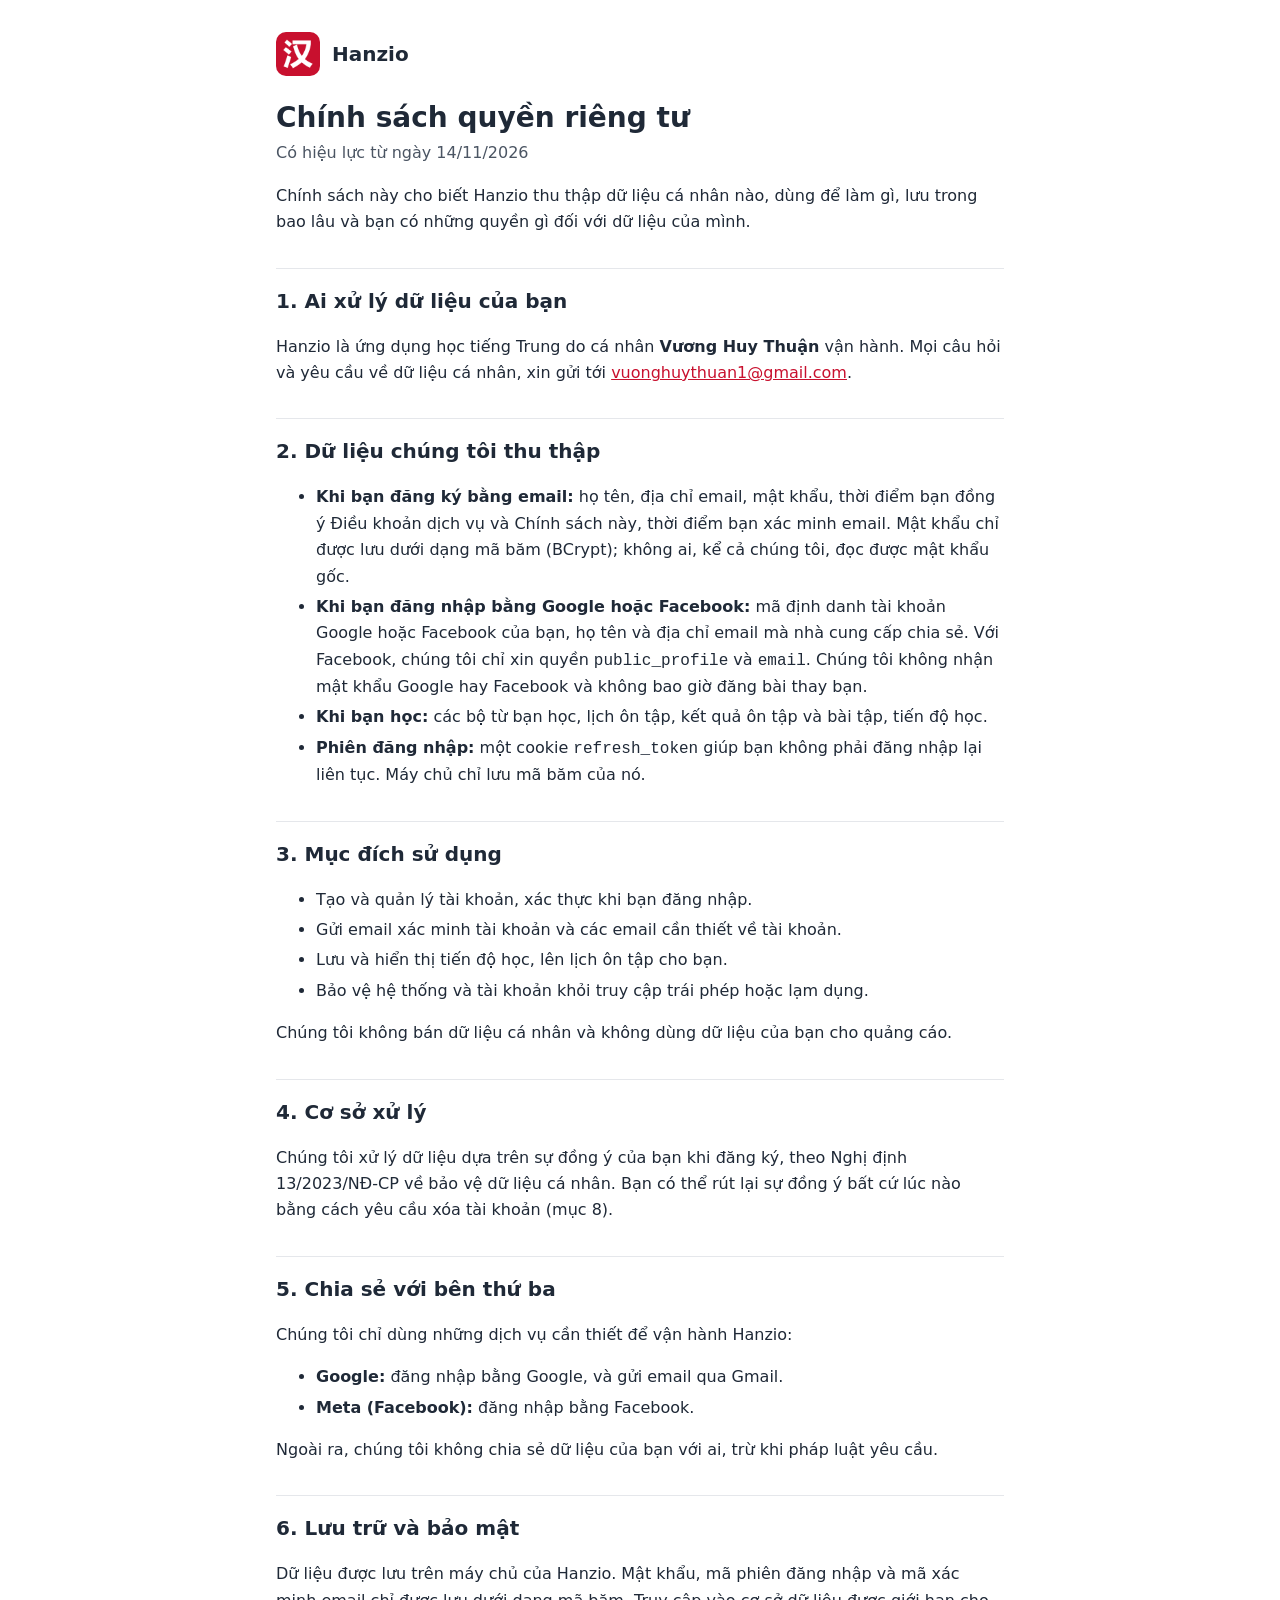
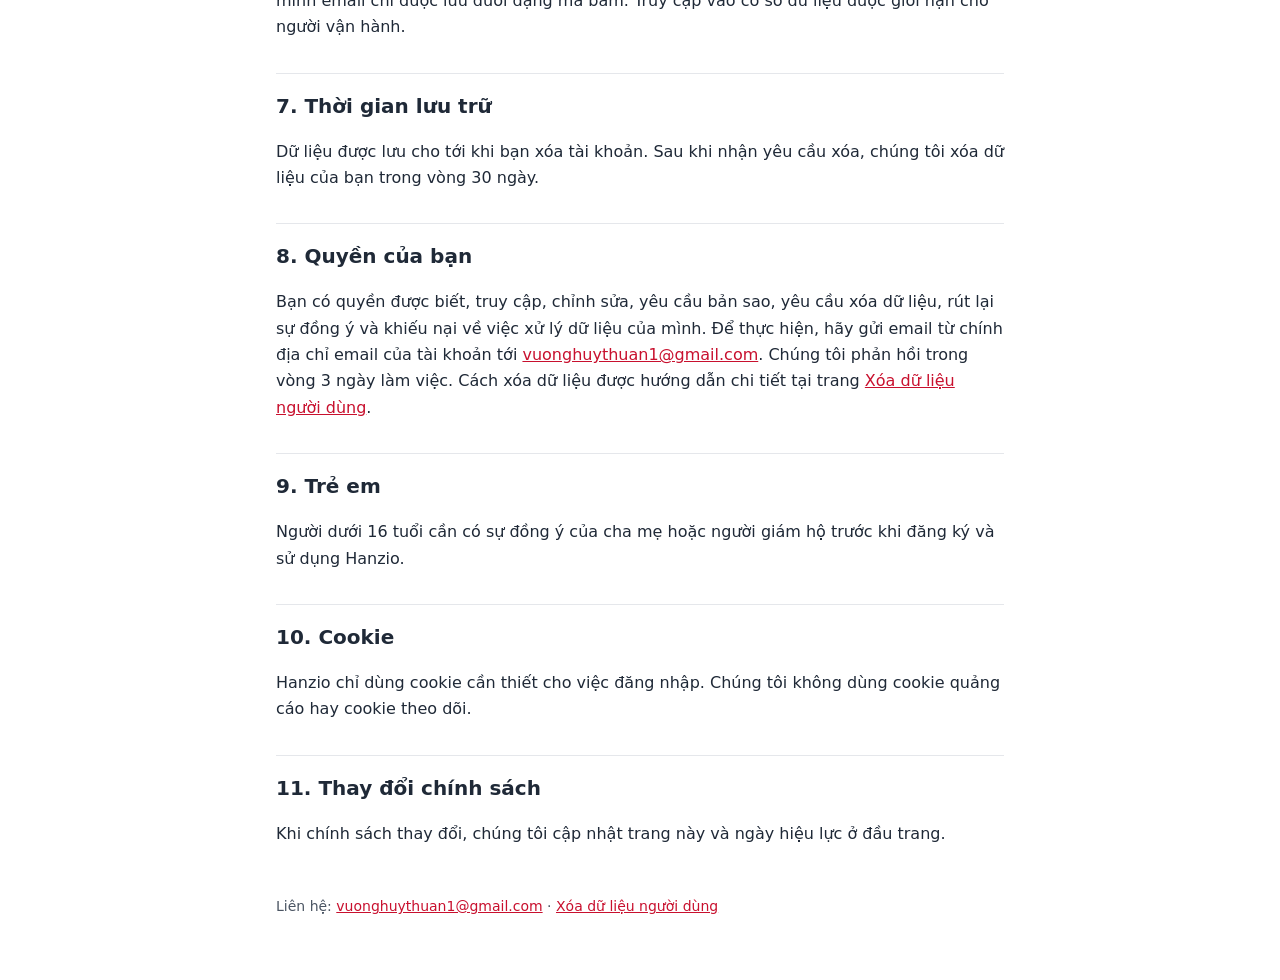
==== chinh-sach-quyen-rieng-tu/index.html @ eb3d3095 "docs: publish the Hanzio privacy policy and data deletion pages Public pages that the Meta app setti" ====
<!doctype html>
<html lang="vi">
<head>
  <meta charset="utf-8">
  <meta name="viewport" content="width=device-width, initial-scale=1">
  <title>Chính sách quyền riêng tư – Hanzio</title>
  <link rel="icon" href="../icon-1024.png">
  <link rel="stylesheet" href="../style.css">
</head>
<body>
<main>
  <header><img src="../icon-1024.png" alt=""><a href="../">Hanzio</a></header>
  <h1>Chính sách quyền riêng tư</h1>
  <p class="effective">Có hiệu lực từ ngày 14/11/2026</p>
  <p>Chính sách này cho biết Hanzio thu thập dữ liệu cá nhân nào, dùng để làm gì, lưu trong bao lâu và bạn có những quyền gì đối với dữ liệu của mình.</p>

  <h2>1. Ai xử lý dữ liệu của bạn</h2>
  <p>Hanzio là ứng dụng học tiếng Trung do cá nhân <strong>Vương Huy Thuận</strong> vận hành. Mọi câu hỏi và yêu cầu về dữ liệu cá nhân, xin gửi tới <a href="mailto:vuonghuythuan1@gmail.com">vuonghuythuan1@gmail.com</a>.</p>

  <h2>2. Dữ liệu chúng tôi thu thập</h2>
  <ul>
    <li><strong>Khi bạn đăng ký bằng email:</strong> họ tên, địa chỉ email, mật khẩu, thời điểm bạn đồng ý Điều khoản dịch vụ và Chính sách này, thời điểm bạn xác minh email. Mật khẩu chỉ được lưu dưới dạng mã băm (BCrypt); không ai, kể cả chúng tôi, đọc được mật khẩu gốc.</li>
    <li><strong>Khi bạn đăng nhập bằng Google hoặc Facebook:</strong> mã định danh tài khoản Google hoặc Facebook của bạn, họ tên và địa chỉ email mà nhà cung cấp chia sẻ. Với Facebook, chúng tôi chỉ xin quyền <code>public_profile</code> và <code>email</code>. Chúng tôi không nhận mật khẩu Google hay Facebook và không bao giờ đăng bài thay bạn.</li>
    <li><strong>Khi bạn học:</strong> các bộ từ bạn học, lịch ôn tập, kết quả ôn tập và bài tập, tiến độ học.</li>
    <li><strong>Phiên đăng nhập:</strong> một cookie <code>refresh_token</code> giúp bạn không phải đăng nhập lại liên tục. Máy chủ chỉ lưu mã băm của nó.</li>
  </ul>

  <h2>3. Mục đích sử dụng</h2>
  <ul>
    <li>Tạo và quản lý tài khoản, xác thực khi bạn đăng nhập.</li>
    <li>Gửi email xác minh tài khoản và các email cần thiết về tài khoản.</li>
    <li>Lưu và hiển thị tiến độ học, lên lịch ôn tập cho bạn.</li>
    <li>Bảo vệ hệ thống và tài khoản khỏi truy cập trái phép hoặc lạm dụng.</li>
  </ul>
  <p>Chúng tôi không bán dữ liệu cá nhân và không dùng dữ liệu của bạn cho quảng cáo.</p>

  <h2>4. Cơ sở xử lý</h2>
  <p>Chúng tôi xử lý dữ liệu dựa trên sự đồng ý của bạn khi đăng ký, theo Nghị định 13/2023/NĐ-CP về bảo vệ dữ liệu cá nhân. Bạn có thể rút lại sự đồng ý bất cứ lúc nào bằng cách yêu cầu xóa tài khoản (mục 8).</p>

  <h2>5. Chia sẻ với bên thứ ba</h2>
  <p>Chúng tôi chỉ dùng những dịch vụ cần thiết để vận hành Hanzio:</p>
  <ul>
    <li><strong>Google:</strong> đăng nhập bằng Google, và gửi email qua Gmail.</li>
    <li><strong>Meta (Facebook):</strong> đăng nhập bằng Facebook.</li>
  </ul>
  <p>Ngoài ra, chúng tôi không chia sẻ dữ liệu của bạn với ai, trừ khi pháp luật yêu cầu.</p>

  <h2>6. Lưu trữ và bảo mật</h2>
  <p>Dữ liệu được lưu trên máy chủ của Hanzio. Mật khẩu, mã phiên đăng nhập và mã xác minh email chỉ được lưu dưới dạng mã băm. Truy cập vào cơ sở dữ liệu được giới hạn cho người vận hành.</p>

  <h2>7. Thời gian lưu trữ</h2>
  <p>Dữ liệu được lưu cho tới khi bạn xóa tài khoản. Sau khi nhận yêu cầu xóa, chúng tôi xóa dữ liệu của bạn trong vòng 30 ngày.</p>

  <h2>8. Quyền của bạn</h2>
  <p>Bạn có quyền được biết, truy cập, chỉnh sửa, yêu cầu bản sao, yêu cầu xóa dữ liệu, rút lại sự đồng ý và khiếu nại về việc xử lý dữ liệu của mình. Để thực hiện, hãy gửi email từ chính địa chỉ email của tài khoản tới <a href="mailto:vuonghuythuan1@gmail.com">vuonghuythuan1@gmail.com</a>. Chúng tôi phản hồi trong vòng 3 ngày làm việc. Cách xóa dữ liệu được hướng dẫn chi tiết tại trang <a href="../xoa-du-lieu/">Xóa dữ liệu người dùng</a>.</p>

  <h2>9. Trẻ em</h2>
  <p>Người dưới 16 tuổi cần có sự đồng ý của cha mẹ hoặc người giám hộ trước khi đăng ký và sử dụng Hanzio.</p>

  <h2>10. Cookie</h2>
  <p>Hanzio chỉ dùng cookie cần thiết cho việc đăng nhập. Chúng tôi không dùng cookie quảng cáo hay cookie theo dõi.</p>

  <h2>11. Thay đổi chính sách</h2>
  <p>Khi chính sách thay đổi, chúng tôi cập nhật trang này và ngày hiệu lực ở đầu trang.</p>

  <footer>Liên hệ: <a href="mailto:vuonghuythuan1@gmail.com">vuonghuythuan1@gmail.com</a> · <a href="../xoa-du-lieu/">Xóa dữ liệu người dùng</a></footer>
</main>
</body>
</html>
---- style.css ----
:root {
  --text: #1f2937;
  --muted: #4b5563;
  --accent: #c8102e;
  --bg: #ffffff;
  --line: #e5e7eb;
}
@media (prefers-color-scheme: dark) {
  :root {
    --text: #e5e7eb;
    --muted: #9ca3af;
    --accent: #f87171;
    --bg: #111827;
    --line: #374151;
  }
}
* { box-sizing: border-box; }
body {
  margin: 0;
  background: var(--bg);
  color: var(--text);
  font: 16px/1.65 system-ui, -apple-system, "Segoe UI", Roboto, Arial, sans-serif;
}
main { max-width: 760px; margin: 0 auto; padding: 32px 16px 64px; }
header { display: flex; align-items: center; gap: 12px; margin-bottom: 8px; }
header img { width: 44px; height: 44px; border-radius: 10px; }
header a { color: var(--text); text-decoration: none; font-weight: 700; font-size: 20px; }
h1 { font-size: 28px; line-height: 1.3; margin: 24px 0 4px; }
h2 { font-size: 20px; margin: 32px 0 8px; padding-top: 16px; border-top: 1px solid var(--line); }
.effective { color: var(--muted); margin: 0 0 16px; }
a { color: var(--accent); }
li { margin: 4px 0; }
footer { margin-top: 48px; color: var(--muted); font-size: 14px; }
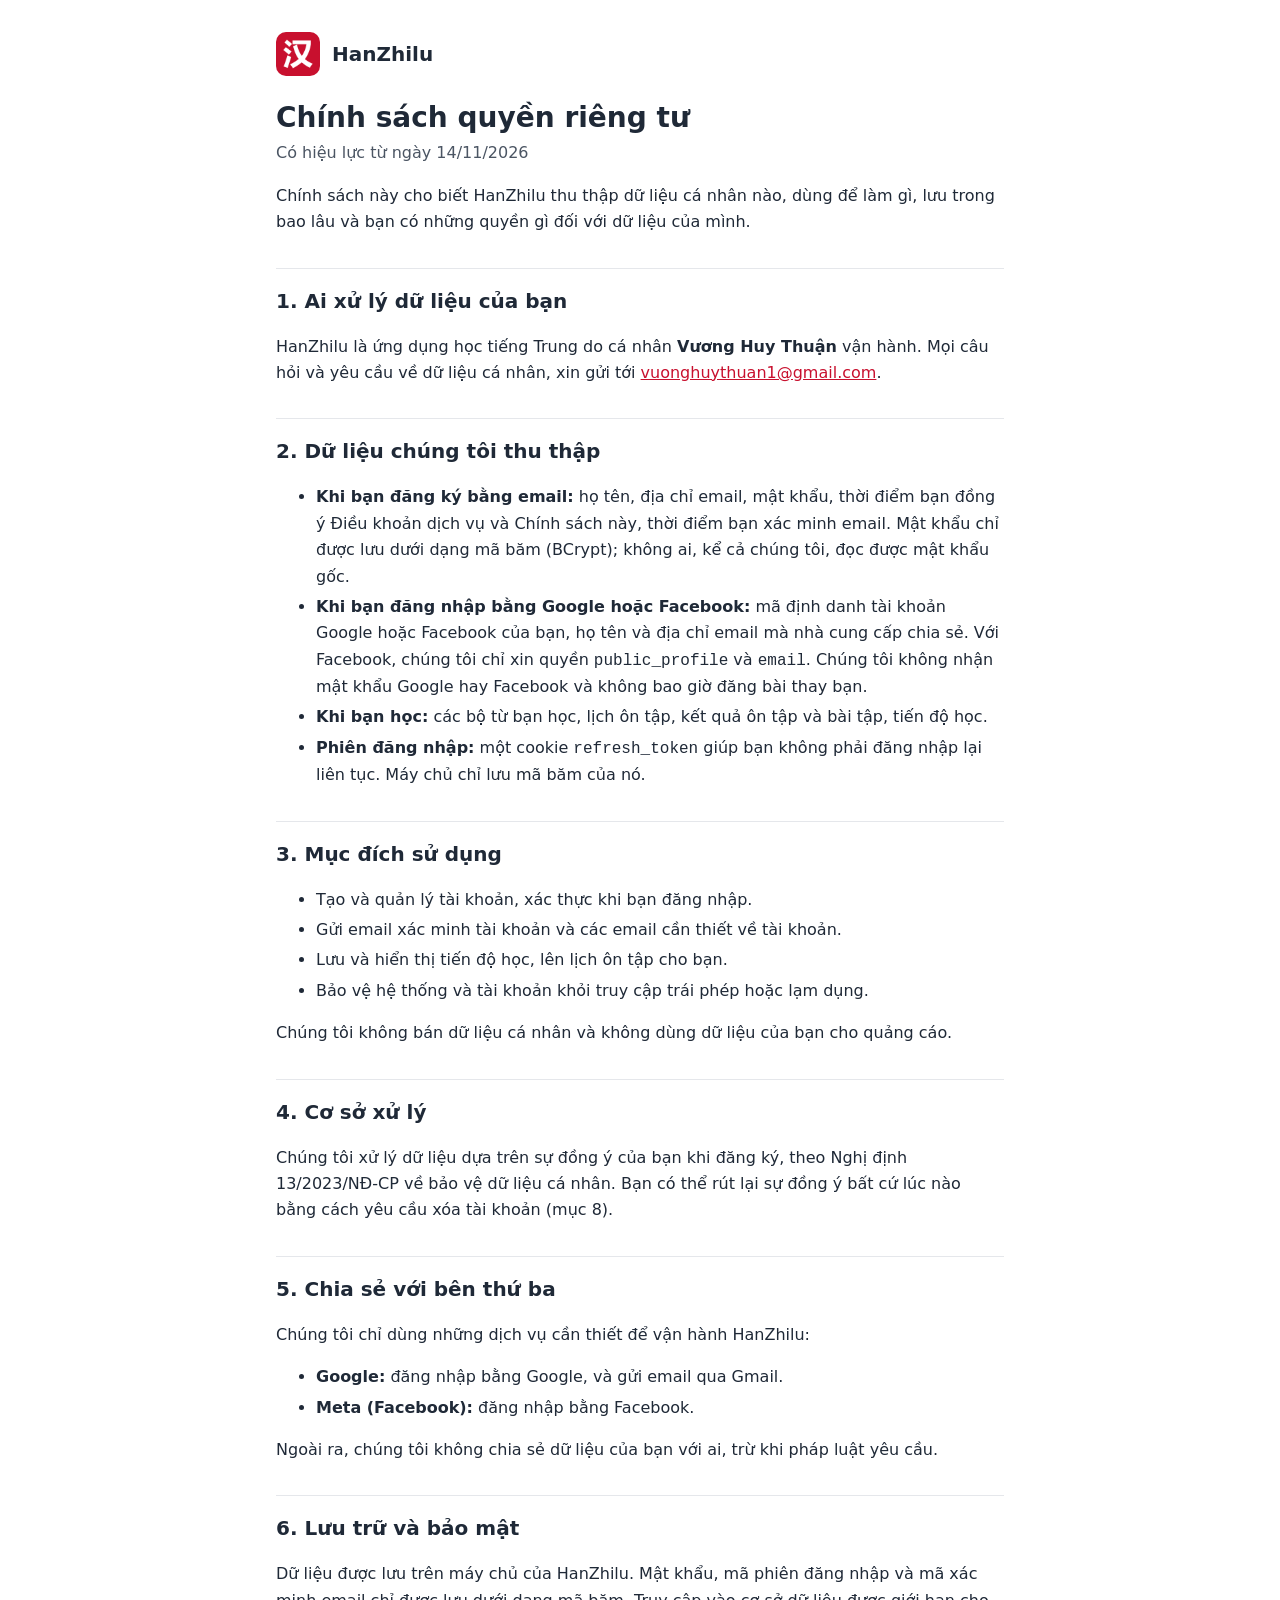
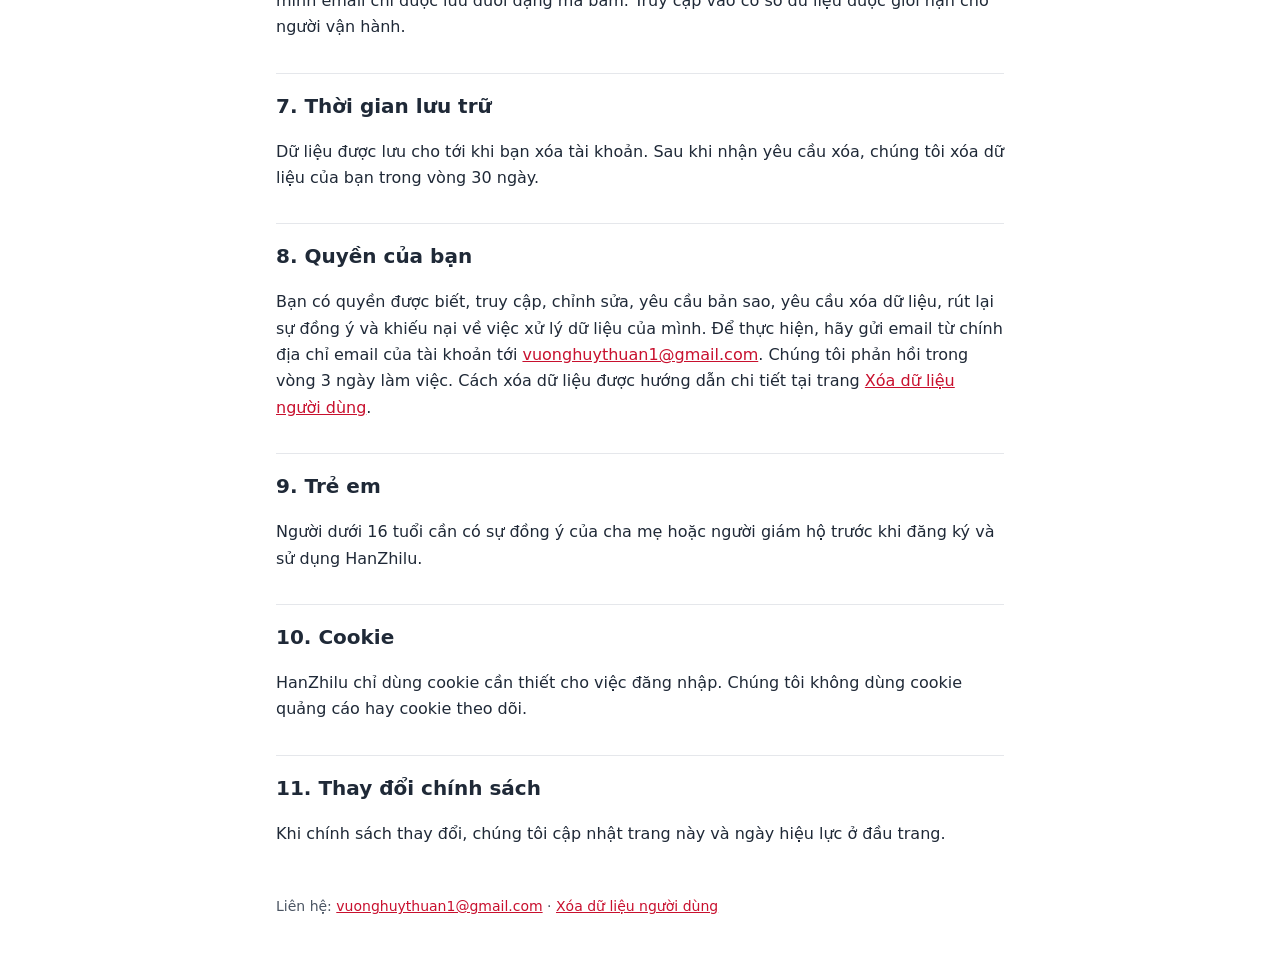
==== commit 09a8dd5d: "docs: rename the product to HanZhilu The pages and the repository (now hanzhilu-legal) use the produ" ====
--- a/chinh-sach-quyen-rieng-tu/index.html
+++ b/chinh-sach-quyen-rieng-tu/index.html
@@ -3,19 +3,19 @@
 <head>
   <meta charset="utf-8">
   <meta name="viewport" content="width=device-width, initial-scale=1">
-  <title>Chính sách quyền riêng tư – Hanzio</title>
+  <title>Chính sách quyền riêng tư – HanZhilu</title>
   <link rel="icon" href="../icon-1024.png">
   <link rel="stylesheet" href="../style.css">
 </head>
 <body>
 <main>
-  <header><img src="../icon-1024.png" alt=""><a href="../">Hanzio</a></header>
+  <header><img src="../icon-1024.png" alt=""><a href="../">HanZhilu</a></header>
   <h1>Chính sách quyền riêng tư</h1>
   <p class="effective">Có hiệu lực từ ngày 14/11/2026</p>
-  <p>Chính sách này cho biết Hanzio thu thập dữ liệu cá nhân nào, dùng để làm gì, lưu trong bao lâu và bạn có những quyền gì đối với dữ liệu của mình.</p>
+  <p>Chính sách này cho biết HanZhilu thu thập dữ liệu cá nhân nào, dùng để làm gì, lưu trong bao lâu và bạn có những quyền gì đối với dữ liệu của mình.</p>
 
   <h2>1. Ai xử lý dữ liệu của bạn</h2>
-  <p>Hanzio là ứng dụng học tiếng Trung do cá nhân <strong>Vương Huy Thuận</strong> vận hành. Mọi câu hỏi và yêu cầu về dữ liệu cá nhân, xin gửi tới <a href="mailto:vuonghuythuan1@gmail.com">vuonghuythuan1@gmail.com</a>.</p>
+  <p>HanZhilu là ứng dụng học tiếng Trung do cá nhân <strong>Vương Huy Thuận</strong> vận hành. Mọi câu hỏi và yêu cầu về dữ liệu cá nhân, xin gửi tới <a href="mailto:vuonghuythuan1@gmail.com">vuonghuythuan1@gmail.com</a>.</p>
 
   <h2>2. Dữ liệu chúng tôi thu thập</h2>
   <ul>
@@ -38,7 +38,7 @@
   <p>Chúng tôi xử lý dữ liệu dựa trên sự đồng ý của bạn khi đăng ký, theo Nghị định 13/2023/NĐ-CP về bảo vệ dữ liệu cá nhân. Bạn có thể rút lại sự đồng ý bất cứ lúc nào bằng cách yêu cầu xóa tài khoản (mục 8).</p>
 
   <h2>5. Chia sẻ với bên thứ ba</h2>
-  <p>Chúng tôi chỉ dùng những dịch vụ cần thiết để vận hành Hanzio:</p>
+  <p>Chúng tôi chỉ dùng những dịch vụ cần thiết để vận hành HanZhilu:</p>
   <ul>
     <li><strong>Google:</strong> đăng nhập bằng Google, và gửi email qua Gmail.</li>
     <li><strong>Meta (Facebook):</strong> đăng nhập bằng Facebook.</li>
@@ -46,7 +46,7 @@
   <p>Ngoài ra, chúng tôi không chia sẻ dữ liệu của bạn với ai, trừ khi pháp luật yêu cầu.</p>
 
   <h2>6. Lưu trữ và bảo mật</h2>
-  <p>Dữ liệu được lưu trên máy chủ của Hanzio. Mật khẩu, mã phiên đăng nhập và mã xác minh email chỉ được lưu dưới dạng mã băm. Truy cập vào cơ sở dữ liệu được giới hạn cho người vận hành.</p>
+  <p>Dữ liệu được lưu trên máy chủ của HanZhilu. Mật khẩu, mã phiên đăng nhập và mã xác minh email chỉ được lưu dưới dạng mã băm. Truy cập vào cơ sở dữ liệu được giới hạn cho người vận hành.</p>
 
   <h2>7. Thời gian lưu trữ</h2>
   <p>Dữ liệu được lưu cho tới khi bạn xóa tài khoản. Sau khi nhận yêu cầu xóa, chúng tôi xóa dữ liệu của bạn trong vòng 30 ngày.</p>
@@ -55,10 +55,10 @@
   <p>Bạn có quyền được biết, truy cập, chỉnh sửa, yêu cầu bản sao, yêu cầu xóa dữ liệu, rút lại sự đồng ý và khiếu nại về việc xử lý dữ liệu của mình. Để thực hiện, hãy gửi email từ chính địa chỉ email của tài khoản tới <a href="mailto:vuonghuythuan1@gmail.com">vuonghuythuan1@gmail.com</a>. Chúng tôi phản hồi trong vòng 3 ngày làm việc. Cách xóa dữ liệu được hướng dẫn chi tiết tại trang <a href="../xoa-du-lieu/">Xóa dữ liệu người dùng</a>.</p>
 
   <h2>9. Trẻ em</h2>
-  <p>Người dưới 16 tuổi cần có sự đồng ý của cha mẹ hoặc người giám hộ trước khi đăng ký và sử dụng Hanzio.</p>
+  <p>Người dưới 16 tuổi cần có sự đồng ý của cha mẹ hoặc người giám hộ trước khi đăng ký và sử dụng HanZhilu.</p>
 
   <h2>10. Cookie</h2>
-  <p>Hanzio chỉ dùng cookie cần thiết cho việc đăng nhập. Chúng tôi không dùng cookie quảng cáo hay cookie theo dõi.</p>
+  <p>HanZhilu chỉ dùng cookie cần thiết cho việc đăng nhập. Chúng tôi không dùng cookie quảng cáo hay cookie theo dõi.</p>
 
   <h2>11. Thay đổi chính sách</h2>
   <p>Khi chính sách thay đổi, chúng tôi cập nhật trang này và ngày hiệu lực ở đầu trang.</p>
